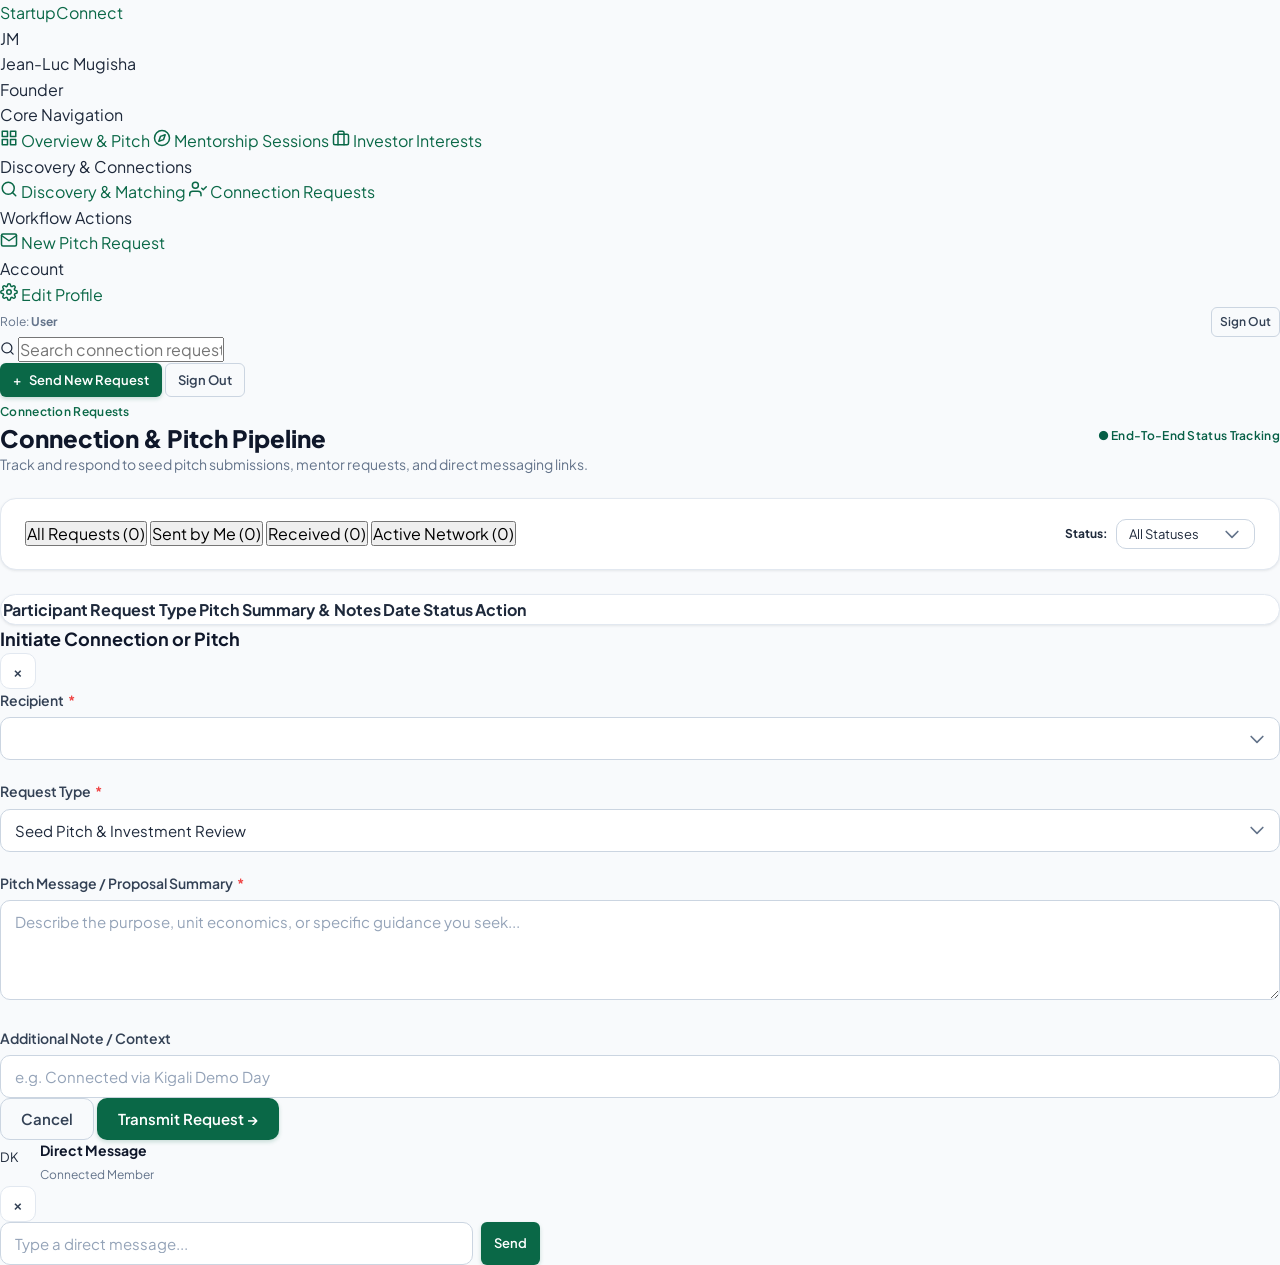
==== connections.html @ ccb3430a "feat(networking): implement multi-role connection request tracking hub" ====
<!DOCTYPE html>
<html lang="en">
<head>
  <meta charset="UTF-8">
  <meta name="viewport" content="width=device-width, initial-scale=1.0">
  <title>Connections Hub | Startup Connect Rwanda</title>
  <link rel="preconnect" href="https://fonts.googleapis.com">
  <link rel="preconnect" href="https://fonts.gstatic.com" crossorigin>
  <link href="https://fonts.googleapis.com/css2?family=Plus+Jakarta+Sans:wght@400;500;600;700;800&display=swap" rel="stylesheet">
  <link rel="stylesheet" href="static/css/style.css">
  <link rel="icon" href="data:image/svg+xml,<svg xmlns='http://www.w3.org/2000/svg' viewBox='0 0 100 100'><circle cx='50' cy='50' r='48' fill='%230a6847'/><text x='50' y='64' font-size='44' font-family='sans-serif' font-weight='bold' fill='white' text-anchor='middle'>SC</text></svg>">
</head>
<body>

  <div class="dashboard-layout">
    <!-- App Sidebar -->
    <aside class="app-sidebar">
      <div class="sidebar-header">
        <a href="index.html" class="brand-logo">
          <div class="brand-text">Startup<span>Connect</span></div>
        </a>
      </div>

      <div class="sidebar-user-card">
        <div class="user-avatar" id="sidebar-avatar">JM</div>
        <div class="user-meta">
          <div class="user-name" id="sidebar-user-name">Jean-Luc Mugisha</div>
          <div class="user-role-badge" id="sidebar-role-label">Founder</div>
        </div>
      </div>

      <nav class="sidebar-nav">
        <div class="nav-section-title">Core Navigation</div>
        <a href="dashboard-founder.html" id="sidebar-dash-link" class="sidebar-item">
          <svg width="18" height="18" viewBox="0 0 24 24" fill="none" stroke="currentColor" stroke-width="2" stroke-linecap="round" stroke-linejoin="round"><rect x="3" y="3" width="7" height="7"></rect><rect x="14" y="3" width="7" height="7"></rect><rect x="14" y="14" width="7" height="7"></rect><rect x="3" y="14" width="7" height="7"></rect></svg> <span id="sidebar-dash-title">Overview & Pitch</span>
        </a>
        <a href="dashboard-founder.html#mentorship-section" id="sidebar-mentorship-link" class="sidebar-item">
          <svg width="18" height="18" viewBox="0 0 24 24" fill="none" stroke="currentColor" stroke-width="2" stroke-linecap="round" stroke-linejoin="round"><circle cx="12" cy="12" r="10"></circle><polygon points="16.24 7.76 14.12 14.12 7.76 16.24 9.88 9.88 16.24 7.76"></polygon></svg> <span id="sidebar-mentorship-text">Mentorship Sessions</span>
        </a>
        <a href="dashboard-founder.html#investment-interests-section" id="sidebar-deals-link" class="sidebar-item">
          <svg width="18" height="18" viewBox="0 0 24 24" fill="none" stroke="currentColor" stroke-width="2" stroke-linecap="round" stroke-linejoin="round"><rect x="2" y="7" width="20" height="14" rx="2" ry="2"></rect><path d="M16 21V5a2 2 0 0 0-2-2h-4a2 2 0 0 0-2 2v16"></path></svg> <span id="sidebar-deals-text">Investor Interests</span>
        </a>

        <div class="nav-section-title" id="sidebar-discovery-title">Discovery & Connections</div>
        <a href="directory.html" class="sidebar-item">
          <svg width="18" height="18" viewBox="0 0 24 24" fill="none" stroke="currentColor" stroke-width="2" stroke-linecap="round" stroke-linejoin="round"><circle cx="11" cy="11" r="8"></circle><line x1="21" y1="21" x2="16.65" y2="16.65"></line></svg> <span id="sidebar-directory-title">Discovery & Matching</span>
        </a>
        <a href="connections.html" class="sidebar-item active">
          <svg width="18" height="18" viewBox="0 0 24 24" fill="none" stroke="currentColor" stroke-width="2" stroke-linecap="round" stroke-linejoin="round"><path d="M16 21v-2a4 4 0 0 0-4-4H5a4 4 0 0 0-4 4v2"></path><circle cx="8.5" cy="7" r="4"></circle><polyline points="17 11 19 13 23 9"></polyline></svg> <span>Connection Requests</span>
        </a>

        <div class="nav-section-title">Workflow Actions</div>
        <a href="#" class="sidebar-item" onclick="openNewRequestModal(); return false;">
          <svg width="18" height="18" viewBox="0 0 24 24" fill="none" stroke="currentColor" stroke-width="2" stroke-linecap="round" stroke-linejoin="round"><path d="M4 4h16c1.1 0 2 .9 2 2v12c0 1.1-.9 2-2 2H4c-1.1 0-2-.9-2-2V6c0-1.1.9-2 2-2z"></path><polyline points="22,6 12,13 2,6"></polyline></svg> New Pitch Request
        </a>

        <div class="nav-section-title">Account</div>
        <a href="dashboard-founder.html" id="sidebar-account-link" class="sidebar-item">
          <svg width="18" height="18" viewBox="0 0 24 24" fill="none" stroke="currentColor" stroke-width="2" stroke-linecap="round" stroke-linejoin="round"><circle cx="12" cy="12" r="3"></circle><path d="M19.4 15a1.65 1.65 0 0 0 .33 1.82l.06.06a2 2 0 0 1 0 2.83 2 2 0 0 1-2.83 0l-.06-.06a1.65 1.65 0 0 0-1.82-.33 1.65 1.65 0 0 0-1 1.51V21a2 2 0 0 1-2 2 2 2 0 0 1-2-2v-.09A1.65 1.65 0 0 0 9 19.4a1.65 1.65 0 0 0-1.82.33l-.06.06a2 2 0 0 1-2.83 0 2 2 0 0 1 0-2.83l.06-.06a1.65 1.65 0 0 0 .33-1.82 1.65 1.65 0 0 0-1.51-1H3a2 2 0 0 1-2-2 2 2 0 0 1 2-2h.09A1.65 1.65 0 0 0 4.6 9a1.65 1.65 0 0 0-.33-1.82l-.06-.06a2 2 0 0 1 0-2.83 2 2 0 0 1 2.83 0l.06.06a1.65 1.65 0 0 0 1.82.33H9a1.65 1.65 0 0 0 1-1.51V3a2 2 0 0 1 2-2 2 2 0 0 1 2 2v.09a1.65 1.65 0 0 0 1 1.51 1.65 1.65 0 0 0 1.82-.33l.06-.06a2 2 0 0 1 2.83 0 2 2 0 0 1 0 2.83l-.06.06a1.65 1.65 0 0 0-.33 1.82V9a1.65 1.65 0 0 0 1.51 1H21a2 2 0 0 1 2 2 2 2 0 0 1-2 2h-.09a1.65 1.65 0 0 0-1.51 1z"></path></svg> <span>Edit Profile</span>
        </a>
      </nav>

      <div class="sidebar-footer">
        <div class="flex items-center justify-between">
          <div class="text-xs text-muted">Role: <strong id="sidebar-role-label">User</strong></div>
          <button onclick="window.app.logout()" class="btn btn-outline btn-sm" style="font-size: 0.75rem; padding: 0.25rem 0.5rem;">Sign Out</button>
        </div>
      </div>
    </aside>

    <!-- Main Content Area -->
    <main class="app-main">
      <header class="app-header">
        <div class="flex items-center gap-4">
          <button id="mobile-menu-toggle" class="btn btn-icon btn-light" style="display: none;"><svg width="18" height="18" viewBox="0 0 24 24" fill="none" stroke="currentColor" stroke-width="2" stroke-linecap="round" stroke-linejoin="round"><line x1="3" y1="12" x2="21" y2="12"></line><line x1="3" y1="6" x2="21" y2="6"></line><line x1="3" y1="18" x2="21" y2="18"></line></svg></button>
          <div class="header-search">
            <span class="search-icon"><svg width="15" height="15" viewBox="0 0 24 24" fill="none" stroke="currentColor" stroke-width="2" stroke-linecap="round" stroke-linejoin="round"><circle cx="11" cy="11" r="8"></circle><line x1="21" y1="21" x2="16.65" y2="16.65"></line></svg></span>
            <input type="text" id="requests-search-input" placeholder="Search connection requests by name or note...">
          </div>
        </div>

        <div class="header-actions">
          <button class="btn btn-primary btn-sm" onclick="openNewRequestModal()">
            <span>+</span> Send New Request
          </button>
          <button onclick="window.app.logout()" class="btn btn-outline btn-sm">Sign Out</button>
        </div>
      </header>

      <div class="app-content">
        <!-- Top Title -->
        <div class="flex items-center justify-between mb-6 flex-wrap gap-4">
          <div>
            <span class="badge badge-primary mb-1">Connection Requests</span>
            <h1 class="text-2xl font-extrabold text-slate-900">Connection & Pitch Pipeline</h1>
            <p class="text-sm text-muted">Track and respond to seed pitch submissions, mentor requests, and direct messaging links.</p>
          </div>
          <div class="flex gap-2">
            <span class="badge badge-success">● End-to-End Status Tracking</span>
          </div>
        </div>

        <!-- Filter Tabs -->
        <div class="card mb-6">
          <div class="card-body" style="padding: 1.25rem 1.5rem;">
            <div class="flex items-center justify-between flex-wrap gap-4">
              <!-- Direction Tabs -->
              <div class="nav-tabs" style="margin-bottom: 0; border-bottom: none;">
                <button class="tab-btn active" data-tab="all">All Requests (<span id="count-all">0</span>)</button>
                <button class="tab-btn" data-tab="sent">Sent by Me (<span id="count-sent">0</span>)</button>
                <button class="tab-btn" data-tab="received">Received (<span id="count-received">0</span>)</button>
                <button class="tab-btn" data-tab="accepted">Active Network (<span id="count-accepted">0</span>)</button>
              </div>

              <!-- Status Dropdown Filter -->
              <div class="flex items-center gap-2">
                <span class="text-xs font-bold text-slate-500 uppercase">Status:</span>
                <select id="status-filter-select" class="form-control form-select" style="padding: 0.35rem 2rem 0.35rem 0.75rem; font-size: 0.8125rem; width: auto;">
                  <option value="All">All Statuses</option>
                  <option value="Pending">Pending Only</option>
                  <option value="Accepted">Accepted Only</option>
                  <option value="Declined">Declined Only</option>
                </select>
              </div>
            </div>
          </div>
        </div>

        <!-- Requests Cards & Table Container -->
        <div class="card">
          <div class="card-body" style="padding: 0;">
            <table class="connection-table">
              <thead>
                <tr>
                  <th>Participant</th>
                  <th>Request Type</th>
                  <th>Pitch Summary & Notes</th>
                  <th>Date</th>
                  <th>Status</th>
                  <th style="text-align: right;">Action</th>
                </tr>
              </thead>
              <tbody id="connections-table-body">
                <!-- Rendered dynamically via JS -->
              </tbody>
            </table>
          </div>
        </div>

      </div>
    </main>
  </div>

  <!-- Send Request Modal -->
  <div class="modal-backdrop" id="new-req-modal">
    <div class="modal-box">
      <div class="modal-header">
        <h3 class="text-lg font-bold text-slate-900">Initiate Connection or Pitch</h3>
        <button class="btn btn-icon btn-light" onclick="window.app.closeModal('new-req-modal')">&times;</button>
      </div>
      <form id="new-connection-form">
        <div class="modal-body">
          <div class="form-group">
            <label class="form-label">Recipient <span class="required">*</span></label>
            <select id="new-recipient-select" class="form-control form-select" required>
              <!-- Populated by JS -->
            </select>
          </div>

          <div class="form-group">
            <label class="form-label">Request Type <span class="required">*</span></label>
            <select id="new-type-select" class="form-control form-select">
              <option value="Seed Pitch & Investment Review">Seed Pitch & Investment Review</option>
              <option value="Strategic Advisory & Mentorship">Strategic Advisory & Mentorship</option>
              <option value="Commercial Pilot / Integration">Commercial Pilot / Integration</option>
              <option value="Ecosystem Networking">Ecosystem Networking</option>
            </select>
          </div>

          <div class="form-group">
            <label class="form-label">Pitch Message / Proposal Summary <span class="required">*</span></label>
            <textarea id="new-summary-text" class="form-control" rows="4" placeholder="Describe the purpose, unit economics, or specific guidance you seek..." required></textarea>
          </div>

          <div class="form-group" style="margin-bottom: 0;">
            <label class="form-label">Additional Note / Context</label>
            <input type="text" id="new-note-text" class="form-control" placeholder="e.g. Connected via Kigali Demo Day">
          </div>
        </div>
        <div class="modal-footer">
          <button type="button" class="btn btn-outline" onclick="window.app.closeModal('new-req-modal')">Cancel</button>
          <button type="submit" class="btn btn-primary">Transmit Request &rarr;</button>
        </div>
      </form>
    </div>
  </div>

  <!-- Direct Messaging Modal (SRS Use Case: Exchange direct messages) -->
  <div class="modal-backdrop" id="direct-message-modal">
    <div class="modal-box" style="max-width: 540px;">
      <div class="modal-header">
        <div class="flex items-center gap-2">
          <div class="user-avatar" id="dm-recipient-avatar" style="width: 2rem; height: 2rem; font-size: 0.8rem;">DK</div>
          <div>
            <h3 class="text-sm font-bold text-slate-900" id="dm-recipient-name">Direct Message</h3>
            <span class="text-xs text-muted" id="dm-recipient-role">Connected Member</span>
          </div>
        </div>
        <button class="btn btn-icon btn-light" onclick="window.app.closeModal('direct-message-modal')">&times;</button>
      </div>
      <div class="modal-body">
        <div class="chat-container" id="dm-messages-container">
          <!-- Populated by JS -->
        </div>

        <form id="dm-send-form" class="flex gap-2 mt-3">
          <input type="hidden" id="dm-recipient-id">
          <input type="text" id="dm-input-text" class="form-control" placeholder="Type a direct message..." required autocomplete="off">
          <button type="submit" class="btn btn-primary btn-sm">Send</button>
        </form>
      </div>
    </div>
  </div>

  <script src="static/js/data.js"></script>
  <script src="static/js/app.js"></script>
  <script>
    let activeTab = "all";
    let activeStatus = "All";

    function openNewRequestModal() {
      const select = document.getElementById("new-recipient-select");
      select.innerHTML = "";

      const options = [
        ...window.app.state.investors.map(i => ({ id: i.id, name: `${i.name} (${i.firm})`, role: "Investor" })),
        ...window.app.state.mentors.map(m => ({ id: m.id, name: `${m.name} (Mentor)`, role: "Mentor" })),
        ...window.app.state.startups.map(s => ({ id: s.founderId, name: `${s.founderName} (${s.name})`, role: "Founder" }))
      ];

      options.forEach(o => {
        const opt = document.createElement("option");
        opt.value = o.id;
        opt.textContent = `${o.name} - [${o.role}]`;
        opt.dataset.name = o.name;
        opt.dataset.role = o.role;
        select.appendChild(opt);
      });

      window.app.openModal("new-req-modal");
    }

    function openDirectMessageModal(recipientId, recipientName, recipientRole) {
      document.getElementById("dm-recipient-id").value = recipientId;
      document.getElementById("dm-recipient-name").textContent = recipientName;
      document.getElementById("dm-recipient-role").textContent = recipientRole;
      document.getElementById("dm-recipient-avatar").textContent = recipientName.substring(0, 2).toUpperCase();

      renderChatThread(recipientId);
      window.app.openModal("direct-message-modal");
    }

    function renderChatThread(recipientId) {
      const box = document.getElementById("dm-messages-container");
      const user = window.app.currentUser;
      const thread = window.app.getDirectMessagesThread(user.id, recipientId);

      if (thread.length === 0) {
        box.innerHTML = `<div class="p-4 text-center text-xs text-muted">No message history yet with this contact. Say hello!</div>`;
        return;
      }

      box.innerHTML = thread.map(m => {
        const isMine = m.senderId === user.id;
        return `
          <div class="chat-bubble ${isMine ? 'sent' : 'received'}">
            <div>${m.text}</div>
            <div class="meta">${m.timestamp}</div>
          </div>
        `;
      }).join("");

      box.scrollTop = box.scrollHeight;
    }

    document.addEventListener("DOMContentLoaded", () => {
      if (!window.app.requireAuth()) return;
      const user = window.app.currentUser;
      const avatarEl = document.getElementById("sidebar-avatar");
      const nameEl = document.getElementById("sidebar-user-name");
      const roleEl = document.getElementById("sidebar-role-label");
      const dashLink = document.getElementById("sidebar-dash-link");

      if (avatarEl) avatarEl.textContent = user.avatar || "JM";
      if (nameEl) nameEl.textContent = user.name;
      if (roleEl) roleEl.textContent = user.role.toUpperCase();
      if (dashLink) dashLink.href = `dashboard-${user.role}.html`;
      window.app.renderSidebarNav("connections");

      const tbody = document.getElementById("connections-table-body");
      const tabBtns = document.querySelectorAll(".tab-btn");
      const statusSelect = document.getElementById("status-filter-select");
      const searchInput = document.getElementById("requests-search-input");

      function renderConnections() {
        if (!tbody) return;
        const q = searchInput ? searchInput.value.toLowerCase().trim() : "";
        const allConns = window.app.state.connections.filter(c => c.senderId === user.id || c.recipientId === user.id);

        const sentCount = allConns.filter(c => c.senderId === user.id).length;
        const receivedCount = allConns.filter(c => c.recipientId === user.id).length;
        const acceptedCount = allConns.filter(c => c.status === "Accepted").length;

        document.getElementById("count-all").textContent = allConns.length;
        document.getElementById("count-sent").textContent = sentCount;
        document.getElementById("count-received").textContent = receivedCount;
        document.getElementById("count-accepted").textContent = acceptedCount;

        let filtered = allConns.filter(c => {
          if (activeTab === "sent") return c.senderId === user.id;
          if (activeTab === "received") return c.recipientId === user.id;
          if (activeTab === "accepted") return c.status === "Accepted";
          return true;
        });

        if (activeStatus !== "All") {
          filtered = filtered.filter(c => c.status === activeStatus);
        }

        if (q) {
          filtered = filtered.filter(c => 
            c.senderName.toLowerCase().includes(q) ||
            c.recipientName.toLowerCase().includes(q) ||
            c.pitchSummary.toLowerCase().includes(q) ||
            c.type.toLowerCase().includes(q)
          );
        }

        if (filtered.length === 0) {
          tbody.innerHTML = `
            <tr>
              <td colspan="6" class="text-center p-8 text-muted">
                <div style="margin-bottom: 0.5rem; display: flex; justify-content: center; color: var(--slate-400);"><svg width="22" height="22" viewBox="0 0 24 24" fill="none" stroke="currentColor" stroke-width="2" stroke-linecap="round" stroke-linejoin="round"><polyline points="22 12 16 12 14 15 10 15 8 12 2 12"></polyline><path d="M5.45 5.11L2 12v6a2 2 0 0 0 2 2h16a2 2 0 0 0 2-2v-6l-3.45-6.89A2 2 0 0 0 16.76 4H7.24a2 2 0 0 0-1.79 1.11z"></path></svg></div>
                <div class="font-bold text-slate-800">${allConns.length === 0 ? 'No connection requests yet' : 'No connection requests match this filter'}</div>
                <div class="text-xs">${allConns.length === 0 ? 'Start discovering startups, mentors, or investors from the directory to build your network.' : 'Adjust your tab selection or search keyword.'}</div>
              </td>
            </tr>
          `;
          return;
        }

        tbody.innerHTML = filtered.map(c => {
          let badgeClass = "badge-warning";
          if (c.status === "Accepted") badgeClass = "badge-success";
          if (c.status === "Declined") badgeClass = "badge-danger";

          const isOutgoing = c.senderId === user.id;
          const isPending = c.status === "Pending";
          const otherId = isOutgoing ? c.recipientId : c.senderId;
          const otherName = isOutgoing ? c.recipientName : c.senderName;
          const otherRole = isOutgoing ? c.recipientRole : c.senderRole;

          return `
            <tr>
              <td>
                <div class="flex items-center gap-2">
                  <div class="font-bold text-slate-900">${otherName}</div>
                  <span class="badge ${isOutgoing ? 'badge-primary' : 'badge-slate'}" style="font-size: 0.65rem;">
                    ${isOutgoing ? 'To: ' + c.recipientRole : 'From: ' + c.senderRole}
                  </span>
                </div>
                <div class="text-xs text-muted mt-0.5">${c.notes || 'Network link'}</div>
              </td>
              <td>
                <span class="font-semibold text-xs text-slate-800">${c.type}</span>
              </td>
              <td>
                <p class="text-xs text-slate-600" style="max-width: 320px; line-height: 1.4;">
                  "${c.pitchSummary}"
                </p>
              </td>
              <td class="text-xs text-muted">${c.dateSent}</td>
              <td>
                <span class="badge ${badgeClass}">${c.status}</span>
              </td>
              <td style="text-align: right;">
                ${(!isOutgoing && isPending) ? `
                  <div class="flex justify-end gap-1">
                    <button class="btn btn-outline btn-sm" onclick="handleAction('${c.id}', 'Declined')">Decline</button>
                    <button class="btn btn-primary btn-sm" onclick="handleAction('${c.id}', 'Accepted')">Accept</button>
                  </div>
                ` : (c.status === 'Accepted' ? `
                  <div class="flex justify-end gap-1">
                    <button class="btn btn-light btn-sm" onclick="openDirectMessageModal('${otherId}', '${otherName.replace(/'/g, "\\'")}', '${otherRole}')">
                      Message
                    </button>
                    <button class="btn btn-outline btn-sm" onclick="alert('Session scheduling link generated for ${otherName}.');">
                      Schedule
                    </button>
                  </div>
                ` : `
                  <span class="text-xs text-muted">${c.status}</span>
                `)}
              </td>
            </tr>
          `;
        }).join("");
      }

      window.handleAction = function(reqId, status) {
        window.app.updateConnectionStatus(reqId, status);
        renderConnections();
      };

      tabBtns.forEach(btn => {
        btn.addEventListener("click", () => {
          tabBtns.forEach(b => b.classList.remove("active"));
          btn.classList.add("active");
          activeTab = btn.dataset.tab;
          renderConnections();
        });
      });

      if (statusSelect) {
        statusSelect.addEventListener("change", (e) => {
          activeStatus = e.target.value;
          renderConnections();
        });
      }

      if (searchInput) {
        searchInput.addEventListener("input", () => renderConnections());
      }

      const form = document.getElementById("new-connection-form");
      if (form) {
        form.addEventListener("submit", (e) => {
          e.preventDefault();
          const select = document.getElementById("new-recipient-select");
          const opt = select.options[select.selectedIndex];

          window.app.sendConnectionRequest({
            recipientId: select.value,
            recipientName: opt.dataset.name,
            recipientRole: opt.dataset.role,
            type: document.getElementById("new-type-select").value,
            pitchSummary: document.getElementById("new-summary-text").value,
            notes: document.getElementById("new-note-text").value || "Custom pitch proposal"
          });

          window.app.closeModal("new-req-modal");
          renderConnections();
        });
      }

      const dmForm = document.getElementById("dm-send-form");
      if (dmForm) {
        dmForm.addEventListener("submit", (e) => {
          e.preventDefault();
          const recipientId = document.getElementById("dm-recipient-id").value;
          const input = document.getElementById("dm-input-text");
          const text = input.value;
          if (text) {
            window.app.sendDirectMessage(recipientId, text);
            input.value = "";
            renderChatThread(recipientId);
          }
        });
      }

      renderConnections();
    });
  </script>
</body>
</html>
---- static/css/style.css ----
/* ==========================================================================
   Startup Connect Rwanda - Modern Design System
   Professional Startup Incubator & Accelerator Aesthetic
   ========================================================================== */

:root {
  /* Brand Palette - Inspired by Rwanda's Innovation & Green Economy */
  --primary: #0a6847;
  --primary-hover: #085238;
  --primary-light: #e8f5e9;
  --primary-subtle: rgba(10, 104, 71, 0.08);

  --secondary: #0284c7;
  --secondary-hover: #0369a1;
  --secondary-light: #e0f2fe;

  --accent-gold: #f59e0b;
  --accent-gold-light: #fef3c7;
  --rwanda-blue: #00a3e0;
  --rwanda-yellow: #fad201;
  --rwanda-green: #20603d;

  /* Neutral Spectrum */
  --slate-900: #0f172a;
  --slate-800: #1e293b;
  --slate-700: #334155;
  --slate-600: #475569;
  --slate-500: #64748b;
  --slate-400: #94a3b8;
  --slate-300: #cbd5e1;
  --slate-200: #e2e8f0;
  --slate-100: #f1f5f9;
  --slate-50: #f8fafc;
  --white: #ffffff;

  /* Status Tokens */
  --success: #10b981;
  --success-bg: #d1fae5;
  --warning: #f59e0b;
  --warning-bg: #fef3c7;
  --danger: #ef4444;
  --danger-bg: #fee2e2;
  --info: #3b82f6;
  --info-bg: #dbeafe;

  /* Typography */
  --font-sans: 'Plus Jakarta Sans', 'Inter', -apple-system, BlinkMacSystemFont, 'Segoe UI', Roboto, sans-serif;
  --font-mono: ui-monospace, SFMono-Regular, Menlo, Monaco, Consolas, monospace;

  /* Elevations */
  --shadow-xs: 0 1px 2px 0 rgba(0, 0, 0, 0.05);
  --shadow-sm: 0 1px 3px 0 rgba(15, 23, 42, 0.08), 0 1px 2px -1px rgba(15, 23, 42, 0.04);
  --shadow-md: 0 4px 6px -1px rgba(15, 23, 42, 0.08), 0 2px 4px -2px rgba(15, 23, 42, 0.06);
  --shadow-lg: 0 10px 15px -3px rgba(15, 23, 42, 0.08), 0 4px 6px -4px rgba(15, 23, 42, 0.04);
  --shadow-xl: 0 20px 25px -5px rgba(15, 23, 42, 0.1), 0 8px 10px -6px rgba(15, 23, 42, 0.05);
  --shadow-glass: 0 8px 32px 0 rgba(15, 23, 42, 0.08);

  /* Borders & Radius */
  --radius-sm: 6px;
  --radius-md: 10px;
  --radius-lg: 16px;
  --radius-xl: 24px;
  --radius-full: 9999px;

  /* Transitions */
  --transition-fast: 150ms cubic-bezier(0.4, 0, 0.2, 1);
  --transition-normal: 250ms cubic-bezier(0.4, 0, 0.2, 1);
  --transition-bounce: 350ms cubic-bezier(0.34, 1.56, 0.64, 1);
}

/* Base Resets */
*, *::before, *::after {
  box-sizing: border-box;
  margin: 0;
  padding: 0;
}

html {
  font-size: 16px;
  scroll-behavior: smooth;
  -webkit-font-smoothing: antialiased;
  -moz-osx-font-smoothing: grayscale;
}

body {
  font-family: var(--font-sans);
  background-color: var(--slate-50);
  color: var(--slate-800);
  line-height: 1.6;
  min-height: 100vh;
  display: flex;
  flex-direction: column;
}

img {
  max-width: 100%;
  height: auto;
  display: block;
}

a {
  color: var(--primary);
  text-decoration: none;
  transition: color var(--transition-fast);
}

a:hover {
  color: var(--primary-hover);
}

button, input, select, textarea {
  font-family: inherit;
  font-size: inherit;
}

/* ==========================================================================
   Layout & Container Utilities
   ========================================================================== */
.container {
  width: 100%;
  max-width: 1240px;
  margin-left: auto;
  margin-right: auto;
  padding-left: 1.5rem;
  padding-right: 1.5rem;
}

.container-fluid {
  width: 100%;
  padding-left: 1.5rem;
  padding-right: 1.5rem;
}

/* Grid & Flex Utilities */
.flex { display: flex; }
.flex-col { display: flex; flex-direction: column; }
.items-center { align-items: center; }
.items-start { align-items: flex-start; }
.justify-between { justify-content: space-between; }
.justify-center { justify-content: center; }
.justify-end { justify-content: flex-end; }
.flex-wrap { flex-wrap: wrap; }
.gap-1 { gap: 0.25rem; }
.gap-2 { gap: 0.5rem; }
.gap-3 { gap: 0.75rem; }
.gap-4 { gap: 1rem; }
.gap-6 { gap: 1.5rem; }
.gap-8 { gap: 2rem; }
.flex-1 { flex: 1; }

.grid { display: grid; }
.grid-cols-1 { grid-template-columns: repeat(1, minmax(0, 1fr)); }
.grid-cols-2 { grid-template-columns: repeat(2, minmax(0, 1fr)); }
.grid-cols-3 { grid-template-columns: repeat(3, minmax(0, 1fr)); }
.grid-cols-4 { grid-template-columns: repeat(4, minmax(0, 1fr)); }

@media (max-width: 1024px) {
  .grid-cols-4 { grid-template-columns: repeat(2, minmax(0, 1fr)); }
  .grid-cols-3 { grid-template-columns: repeat(2, minmax(0, 1fr)); }
}

@media (max-width: 768px) {
  .grid-cols-4, .grid-cols-3, .grid-cols-2 { grid-template-columns: 1fr; }
}

/* Spacing */
.mt-1 { margin-top: 0.25rem; }
.mt-2 { margin-top: 0.5rem; }
.mt-4 { margin-top: 1rem; }
.mt-6 { margin-top: 1.5rem; }
.mt-8 { margin-top: 2rem; }
.mb-2 { margin-bottom: 0.5rem; }
.mb-4 { margin-bottom: 1rem; }
.mb-6 { margin-bottom: 1.5rem; }
.mb-8 { margin-bottom: 2rem; }
.p-4 { padding: 1rem; }
.p-6 { padding: 1.5rem; }
.p-8 { padding: 2rem; }

/* Text Utilities */
.text-center { text-align: center; }
.text-left { text-align: left; }
.text-right { text-align: right; }
.text-xs { font-size: 0.75rem; line-height: 1rem; }
.text-sm { font-size: 0.875rem; line-height: 1.25rem; }
.text-base { font-size: 1rem; line-height: 1.5rem; }
.text-lg { font-size: 1.125rem; line-height: 1.75rem; }
.text-xl { font-size: 1.25rem; line-height: 1.75rem; }
.text-2xl { font-size: 1.5rem; line-height: 2rem; }
.text-3xl { font-size: 1.875rem; line-height: 2.25rem; }
.text-4xl { font-size: 2.25rem; line-height: 2.5rem; }
.font-normal { font-weight: 400; }
.font-medium { font-weight: 500; }
.font-semibold { font-weight: 600; }
.font-bold { font-weight: 700; }
.font-extrabold { font-weight: 800; }

.text-muted { color: var(--slate-500); }
.text-slate-600 { color: var(--slate-600); }
.text-slate-700 { color: var(--slate-700); }
.text-slate-900 { color: var(--slate-900); }
.text-primary { color: var(--primary); }
.text-success { color: var(--success); }
.text-warning { color: var(--warning); }
.text-danger { color: var(--danger); }

/* ==========================================================================
   UI Components: Buttons
   ========================================================================== */
.btn {
  display: inline-flex;
  align-items: center;
  justify-content: center;
  gap: 0.5rem;
  font-weight: 600;
  font-size: 0.9375rem;
  padding: 0.625rem 1.25rem;
  border-radius: var(--radius-md);
  border: 1px solid transparent;
  cursor: pointer;
  transition: all var(--transition-fast);
  white-space: nowrap;
  line-height: 1.25rem;
}

.btn:active {
  transform: translateY(1px);
}

.btn-primary {
  background-color: var(--primary);
  color: var(--white);
  box-shadow: 0 2px 4px rgba(10, 104, 71, 0.2);
}
.btn-primary:hover {
  background-color: var(--primary-hover);
  color: var(--white);
  box-shadow: 0 4px 8px rgba(10, 104, 71, 0.3);
}

.btn-secondary {
  background-color: var(--secondary);
  color: var(--white);
}
.btn-secondary:hover {
  background-color: var(--secondary-hover);
  color: var(--white);
}

.btn-outline {
  background-color: transparent;
  border-color: var(--slate-300);
  color: var(--slate-700);
}
.btn-outline:hover {
  background-color: var(--slate-100);
  border-color: var(--slate-400);
  color: var(--slate-900);
}

.btn-outline-primary {
  background-color: transparent;
  border-color: var(--primary);
  color: var(--primary);
}
.btn-outline-primary:hover {
  background-color: var(--primary-light);
  color: var(--primary-hover);
}

.btn-light {
  background-color: var(--white);
  border-color: var(--slate-200);
  color: var(--slate-700);
}
.btn-light:hover {
  background-color: var(--slate-50);
  color: var(--slate-900);
  border-color: var(--slate-300);
}

.btn-danger {
  background-color: var(--danger);
  color: var(--white);
}
.btn-danger:hover {
  background-color: #dc2626;
  color: var(--white);
}

.btn-sm {
  padding: 0.375rem 0.75rem;
  font-size: 0.8125rem;
  border-radius: var(--radius-sm);
}

.btn-lg {
  padding: 0.875rem 1.75rem;
  font-size: 1.0625rem;
  border-radius: var(--radius-lg);
}

.btn-block {
  width: 100%;
}

.btn-icon {
  width: 2.25rem;
  height: 2.25rem;
  padding: 0;
  display: inline-flex;
  align-items: center;
  justify-content: center;
  border-radius: var(--radius-md);
}

/* ==========================================================================
   UI Components: Badges & Tags
   ========================================================================== */
.badge {
  display: inline-flex;
  align-items: center;
  gap: 0.375rem;
  font-size: 0.75rem;
  font-weight: 600;
  padding: 0;
  background-color: transparent !important;
  background: transparent !important;
  border: none !important;
  box-shadow: none !important;
  border-radius: 0;
  text-transform: capitalize;
  letter-spacing: 0.025em;
}

.badge-primary { background-color: transparent !important; background: transparent !important; color: var(--primary); }
.badge-secondary { background-color: transparent !important; background: transparent !important; color: var(--secondary); }
.badge-success { background-color: transparent !important; background: transparent !important; color: #065f46; }
.badge-warning { background-color: transparent !important; background: transparent !important; color: #92400e; }
.badge-danger { background-color: transparent !important; background: transparent !important; color: #991b1b; }
.badge-info { background-color: transparent !important; background: transparent !important; color: #1e40af; }
.badge-slate { background-color: transparent !important; background: transparent !important; color: var(--slate-700); }

.badge-dot::before {
  content: '';
  width: 6px;
  height: 6px;
  border-radius: 50%;
  background-color: currentColor;
}

/* Sector & Stage Pills */
.tag {
  display: inline-flex;
  align-items: center;
  font-size: 0.75rem;
  font-weight: 600;
  padding: 0;
  border-radius: 0;
  background-color: transparent !important;
  background: transparent !important;
  color: var(--slate-600);
  border: none !important;
}

/* ==========================================================================
   UI Components: Cards & Panels
   ========================================================================== */
.card {
  background-color: var(--white);
  border-radius: var(--radius-lg);
  border: 1px solid var(--slate-200);
  box-shadow: var(--shadow-sm);
  transition: transform var(--transition-normal), box-shadow var(--transition-normal);
  overflow: hidden;
}

.card-hover:hover {
  transform: translateY(-3px);
  box-shadow: var(--shadow-lg);
  border-color: var(--slate-300);
}

.card-header {
  padding: 1.35rem 1.75rem;
  border-bottom: 1px solid var(--slate-100);
  display: flex;
  align-items: center;
  justify-content: space-between;
}

.card-body {
  padding: 1.75rem 2rem;
}

.card-footer {
  padding: 1rem 1.5rem;
  background-color: var(--slate-50);
  border-top: 1px solid var(--slate-100);
}

/* Stat Card */
.stat-card {
  background: var(--white);
  border-radius: var(--radius-lg);
  padding: 1.25rem 1.5rem;
  border: 1px solid var(--slate-200);
  box-shadow: var(--shadow-sm);
  display: flex;
  flex-direction: column;
  justify-content: center;
  gap: 0.25rem;
  position: relative;
  overflow: hidden;
  transition: transform var(--transition-fast), box-shadow var(--transition-fast), border-color var(--transition-fast);
}

.stat-card:hover {
  transform: translateY(-2px);
  box-shadow: var(--shadow-md);
  border-color: var(--slate-300);
}

.stat-icon {
  width: 3.25rem;
  height: 3.25rem;
  border-radius: var(--radius-lg);
  display: flex;
  align-items: center;
  justify-content: center;
  font-size: 1.5rem;
  flex-shrink: 0;
}

.stat-icon.green { background-color: var(--primary-light); color: var(--primary); }
.stat-icon.blue { background-color: var(--secondary-light); color: var(--secondary); }
.stat-icon.gold { background-color: var(--accent-gold-light); color: var(--accent-gold); }
.stat-icon.purple { background-color: #f3e8ff; color: #7e22ce; }

.stat-val {
  font-size: 1.75rem;
  font-weight: 800;
  color: var(--slate-900);
  line-height: 1.2;
}

.stat-label {
  font-size: 0.875rem;
  color: var(--slate-500);
  font-weight: 500;
}

/* ==========================================================================
   UI Components: Form Elements
   ========================================================================== */
.form-group {
  margin-bottom: 1.25rem;
}

.form-label {
  display: block;
  font-size: 0.875rem;
  font-weight: 600;
  color: var(--slate-700);
  margin-bottom: 0.375rem;
}

.form-label .required {
  color: var(--danger);
  margin-left: 2px;
}

.form-control {
  width: 100%;
  padding: 0.6875rem 0.875rem;
  font-size: 0.9375rem;
  border: 1px solid var(--slate-300);
  border-radius: var(--radius-md);
  background-color: var(--white);
  color: var(--slate-800);
  transition: border-color var(--transition-fast), box-shadow var(--transition-fast);
}

.form-control:focus {
  outline: none;
  border-color: var(--primary);
  box-shadow: 0 0 0 3px rgba(10, 104, 71, 0.15);
}

.form-control::placeholder {
  color: var(--slate-400);
}

textarea.form-control {
  min-height: 100px;
  resize: vertical;
}

.form-select {
  appearance: none;
  background-image: url("data:image/svg+xml,%3Csvg xmlns='http://www.w3.org/2000/svg' fill='none' viewBox='0 0 24 24' stroke='%2364748b'%3E%3Cpath stroke-linecap='round' stroke-linejoin='round' stroke-width='2' d='M19 9l-7 7-7-7'%3E%3C/path%3E%3C/svg%3E");
  background-repeat: no-repeat;
  background-position: right 0.75rem center;
  background-size: 1.25rem;
  padding-right: 2.5rem;
}

.form-hint {
  font-size: 0.75rem;
  color: var(--slate-500);
  margin-top: 0.25rem;
}

/* Role Selector Cards */
.role-picker {
  display: grid;
  grid-template-columns: repeat(3, 1fr);
  gap: 1rem;
  margin-bottom: 1.5rem;
}

@media (max-width: 768px) {
  .role-picker { grid-template-columns: 1fr; }
}

.role-card {
  border: 2px solid var(--slate-200);
  border-radius: var(--radius-lg);
  padding: 1.25rem 1rem;
  text-align: center;
  cursor: pointer;
  background: var(--white);
  transition: all var(--transition-normal);
  display: flex;
  flex-direction: column;
  align-items: center;
  position: relative;
}

/* Hover highlights for role-specific cards */
.role-card[data-role="founder"]:hover {
  border-color: var(--primary);
  background: linear-gradient(180deg, rgba(10, 104, 71, 0.05) 0%, var(--white) 100%);
  transform: translateY(-4px);
  box-shadow: 0 12px 24px -4px rgba(10, 104, 71, 0.2);
}
.role-card[data-role="founder"]:hover .role-card-icon {
  background: var(--primary);
  color: var(--white);
  border-color: var(--primary);
  transform: scale(1.08);
}

.role-card[data-role="mentor"]:hover {
  border-color: var(--secondary);
  background: linear-gradient(180deg, rgba(2, 132, 199, 0.05) 0%, var(--white) 100%);
  transform: translateY(-4px);
  box-shadow: 0 12px 24px -4px rgba(2, 132, 199, 0.25);
}
.role-card[data-role="mentor"]:hover .role-card-icon {
  background: var(--secondary);
  color: var(--white);
  border-color: var(--secondary);
  transform: scale(1.08);
}

.role-card[data-role="investor"]:hover {
  border-color: var(--accent-gold);
  background: linear-gradient(180deg, rgba(245, 158, 11, 0.05) 0%, var(--white) 100%);
  transform: translateY(-4px);
  box-shadow: 0 12px 24px -4px rgba(245, 158, 11, 0.25);
}
.role-card[data-role="investor"]:hover .role-card-icon {
  background: var(--slate-900);
  color: var(--accent-gold);
  border-color: var(--slate-900);
  transform: scale(1.08);
}

/* Active states */
.role-card[data-role="founder"].active {
  border-color: var(--primary);
  background-color: var(--primary-light);
  box-shadow: 0 0 0 2px var(--primary);
}
.role-card[data-role="founder"].active .role-card-icon {
  background: var(--primary);
  color: var(--white);
}

.role-card[data-role="mentor"].active {
  border-color: var(--secondary);
  background-color: var(--secondary-light);
  box-shadow: 0 0 0 2px var(--secondary);
}
.role-card[data-role="mentor"].active .role-card-icon {
  background: var(--secondary);
  color: var(--white);
}

.role-card[data-role="investor"].active {
  border-color: var(--slate-900);
  background-color: var(--slate-100);
  box-shadow: 0 0 0 2px var(--slate-900);
}
.role-card[data-role="investor"].active .role-card-icon {
  background: var(--slate-900);
  color: var(--white);
}

.role-card-icon {
  width: 3rem;
  height: 3rem;
  border-radius: 50%;
  background: var(--white);
  border: 1px solid var(--slate-200);
  display: flex;
  align-items: center;
  justify-content: center;
  font-size: 1.5rem;
  margin-bottom: 0.75rem;
  color: var(--primary);
  transition: all var(--transition-fast);
}

.role-card-title {
  font-weight: 700;
  font-size: 1rem;
  color: var(--slate-900);
  margin-bottom: 0.25rem;
}

.role-card-desc {
  font-size: 0.78rem;
  color: var(--slate-500);
  line-height: 1.35;
}

/* ==========================================================================
   Interactive Role Showcase Cards (For Landing Page)
   Hover highlights for Founders, Mentors, Investors
   ========================================================================== */
.role-showcase-card {
  background-color: var(--white);
  border: 1.5px solid var(--slate-200);
  border-radius: var(--radius-lg);
  padding: 1.75rem;
  box-shadow: var(--shadow-sm);
  display: flex;
  flex-direction: column;
  height: 100%;
  cursor: pointer;
  position: relative;
  overflow: hidden;
  transition: transform var(--transition-normal), box-shadow var(--transition-normal), border-color var(--transition-normal), background var(--transition-normal);
  text-decoration: none;
  color: inherit;
}

.role-showcase-card:hover {
  transform: translateY(-8px);
}

.role-showcase-icon {
  width: 3.5rem;
  height: 3.5rem;
  border-radius: var(--radius-lg);
  background-color: var(--slate-100);
  border: 1px solid var(--slate-200);
  display: flex;
  align-items: center;
  justify-content: center;
  font-size: 1.75rem;
  margin-bottom: 1.25rem;
  transition: all var(--transition-normal);
}

.role-showcase-title {
  font-size: 1.25rem;
  font-weight: 800;
  color: var(--slate-900);
  margin-bottom: 0.5rem;
  transition: color var(--transition-fast);
}

.role-showcase-desc {
  font-size: 0.875rem;
  color: var(--slate-600);
  line-height: 1.55;
  margin-bottom: 1.25rem;
}

.role-showcase-checklist {
  list-style: none;
  font-size: 0.8125rem;
  color: var(--slate-600);
  display: flex;
  flex-direction: column;
  gap: 0.5rem;
  margin-bottom: 1.5rem;
}

.role-showcase-btn {
  margin-top: auto;
  width: 100%;
  transition: all var(--transition-normal);
}

/* 1. Founder Hover Highlight */
.role-showcase-card.founder:hover {
  border-color: var(--primary);
  background: linear-gradient(180deg, rgba(10, 104, 71, 0.04) 0%, #ffffff 50%);
  box-shadow: 0 20px 35px -8px rgba(10, 104, 71, 0.22), 0 0 0 2px var(--primary);
}
.role-showcase-card.founder:hover .role-showcase-icon {
  background-color: var(--primary);
  color: var(--white);
  border-color: var(--primary);
  transform: scale(1.1) rotate(-4deg);
  box-shadow: 0 8px 16px rgba(10, 104, 71, 0.25);
}
.role-showcase-card.founder:hover .role-showcase-title {
  color: var(--primary);
}
.role-showcase-card.founder:hover .role-showcase-btn {
  background-color: var(--primary);
  color: var(--white);
  border-color: var(--primary);
  box-shadow: 0 4px 14px rgba(10, 104, 71, 0.35);
  transform: translateY(-2px);
}

/* 2. Mentor Hover Highlight */
.role-showcase-card.mentor:hover {
  border-color: var(--secondary);
  background: linear-gradient(180deg, rgba(2, 132, 199, 0.04) 0%, #ffffff 50%);
  box-shadow: 0 20px 35px -8px rgba(2, 132, 199, 0.25), 0 0 0 2px var(--secondary);
}
.role-showcase-card.mentor:hover .role-showcase-icon {
  background-color: var(--secondary);
  color: var(--white);
  border-color: var(--secondary);
  transform: scale(1.1) rotate(4deg);
  box-shadow: 0 8px 16px rgba(2, 132, 199, 0.25);
}
.role-showcase-card.mentor:hover .role-showcase-title {
  color: var(--secondary);
}
.role-showcase-card.mentor:hover .role-showcase-btn {
  background-color: var(--secondary);
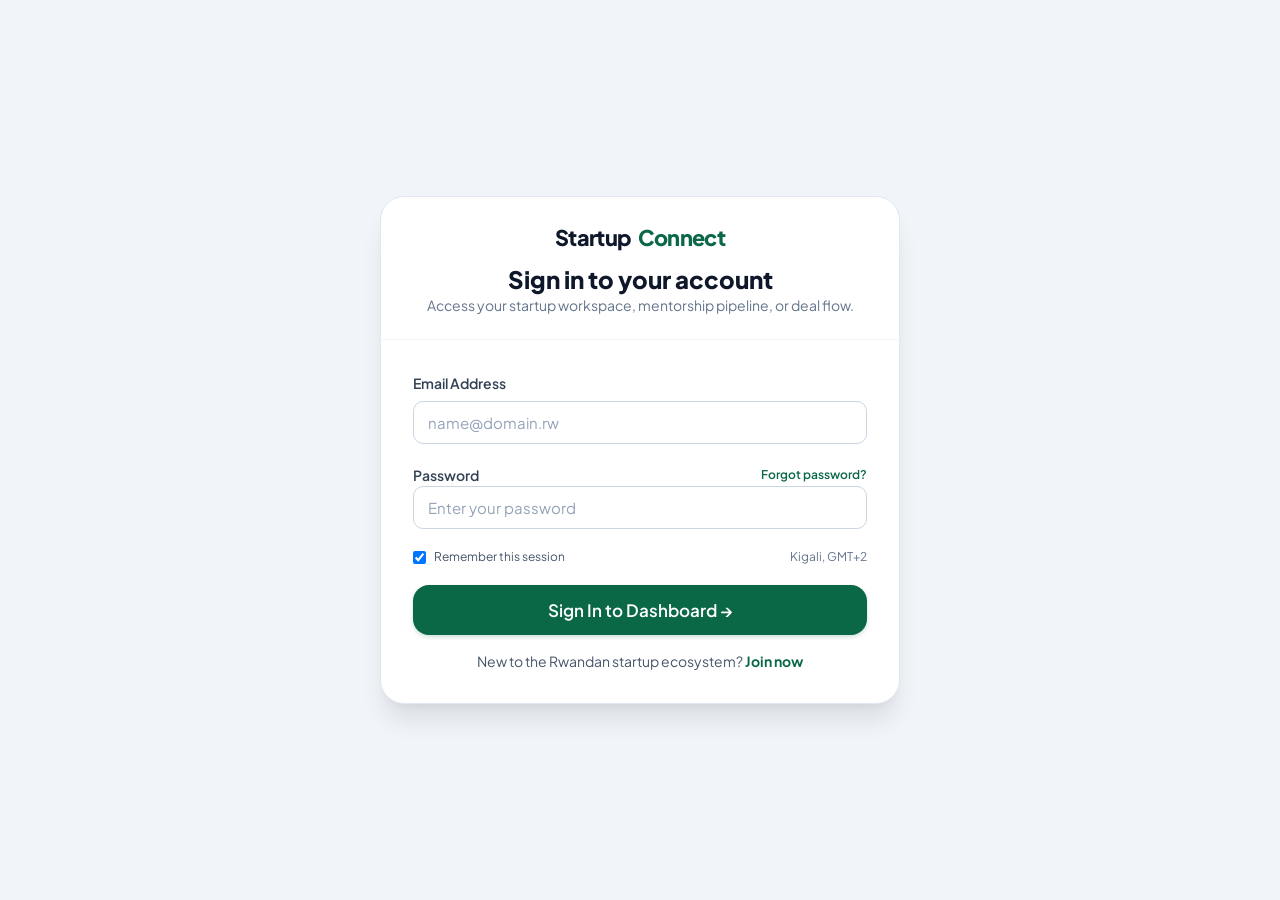
==== commit 54ae92b7: "Remove comment for Direct Messaging Modal Removed comment for Direct Messaging Modal." ====
--- a/connections.html
+++ b/connections.html
@@ -195,7 +195,7 @@
     </div>
   </div>
 
-  <!-- Direct Messaging Modal (SRS Use Case: Exchange direct messages) -->
+  
   <div class="modal-backdrop" id="direct-message-modal">
     <div class="modal-box" style="max-width: 540px;">
       <div class="modal-header">
--- a/static/css/style.css
+++ b/static/css/style.css
@@ -747,4 +747,970 @@
   color: var(--secondary);
 }
 .role-showcase-card.mentor:hover .role-showcase-btn {
-  background-color: var(--secondary);+  background-color: var(--secondary);
+  color: var(--white);
+  border-color: var(--secondary);
+  box-shadow: 0 4px 14px rgba(2, 132, 199, 0.35);
+  transform: translateY(-2px);
+}
+
+/* 3. Investor Hover Highlight */
+.role-showcase-card.investor:hover {
+  border-color: var(--accent-gold);
+  background: linear-gradient(180deg, rgba(245, 158, 11, 0.05) 0%, #ffffff 50%);
+  box-shadow: 0 20px 35px -8px rgba(245, 158, 11, 0.25), 0 0 0 2px var(--accent-gold);
+}
+.role-showcase-card.investor:hover .role-showcase-icon {
+  background-color: var(--slate-900);
+  color: var(--accent-gold);
+  border-color: var(--slate-900);
+  transform: scale(1.1) rotate(-4deg);
+  box-shadow: 0 8px 16px rgba(15, 23, 42, 0.25);
+}
+.role-showcase-card.investor:hover .role-showcase-title {
+  color: var(--slate-900);
+}
+.role-showcase-card.investor:hover .role-showcase-btn {
+  background-color: var(--slate-900);
+  color: var(--white);
+  border-color: var(--slate-900);
+  box-shadow: 0 4px 14px rgba(15, 23, 42, 0.35);
+  transform: translateY(-2px);
+}
+
+/* ==========================================================================
+   Public Header & Navigation
+   ========================================================================== */
+.public-header {
+  background: rgba(255, 255, 255, 0.95);
+  backdrop-filter: blur(12px);
+  border-bottom: 1px solid var(--slate-200);
+  position: sticky;
+  top: 0;
+  z-index: 50;
+  transition: all var(--transition-normal);
+}
+
+.navbar {
+  height: 4.5rem;
+  display: flex;
+  align-items: center;
+  justify-content: space-between;
+}
+
+.brand-logo {
+  display: inline-flex;
+  align-items: center;
+  gap: 0.5rem;
+  font-size: 1.35rem;
+  font-weight: 800;
+  color: var(--slate-900);
+  letter-spacing: -0.03em;
+  text-decoration: none;
+  transition: transform var(--transition-fast), opacity var(--transition-fast);
+}
+
+.brand-logo:hover {
+  opacity: 0.9;
+  transform: translateY(-1px);
+}
+
+.brand-emblem {
+  display: none !important;
+}
+
+.brand-text {
+  display: inline-flex;
+  align-items: center;
+  gap: 0.4rem;
+}
+
+.brand-text span {
+  color: var(--primary);
+}
+
+.brand-tag {
+  display: none !important;
+}
+
+.nav-links {
+  display: flex;
+  align-items: center;
+  gap: 1.75rem;
+  list-style: none;
+}
+
+.nav-link {
+  font-weight: 600;
+  font-size: 0.9375rem;
+  color: var(--slate-600);
+  transition: color var(--transition-fast);
+}
+
+.nav-link:hover, .nav-link.active {
+  color: var(--primary);
+}
+
+.nav-actions {
+  display: flex;
+  align-items: center;
+  gap: 0.875rem;
+}
+
+/* ==========================================================================
+   Hero Section - Clean Centered Layout
+   ========================================================================== */
+.hero-section {
+  position: relative;
+  padding: 6.5rem 0 6rem;
+  background: radial-gradient(circle at 10% 20%, rgba(10, 104, 71, 0.04) 0%, transparent 40%),
+              radial-gradient(circle at 90% 80%, rgba(2, 132, 199, 0.04) 0%, transparent 40%),
+              var(--white);
+  border-bottom: 1px solid var(--slate-200);
+  overflow: hidden;
+  display: flex;
+  align-items: center;
+  justify-content: center;
+  min-height: calc(75vh - 72px);
+}
+
+.hero-kicker {
+  display: inline-block;
+  font-size: 0.875rem;
+  font-weight: 700;
+  letter-spacing: 0.08em;
+  text-transform: uppercase;
+  color: var(--primary);
+  margin-bottom: 1.25rem;
+  background: transparent !important;
+  border: none !important;
+  padding: 0 !important;
+}
+
+.hero-pill {
+  display: none !important;
+}
+
+.hero-title {
+  font-size: 3.5rem;
+  font-weight: 800;
+  line-height: 1.15;
+  color: var(--slate-900);
+  letter-spacing: -0.03em;
+  margin-bottom: 1.25rem;
+}
+
+.hero-title .gradient-text {
+  background: linear-gradient(135deg, var(--primary) 0%, #009b77 50%, var(--secondary) 100%);
+  -webkit-background-clip: text;
+  -webkit-text-fill-color: transparent;
+}
+
+.hero-subtitle {
+  font-size: 1.15rem;
+  color: var(--slate-600);
+  max-width: 680px;
+  line-height: 1.65;
+  margin-bottom: 2.25rem;
+  margin-left: auto;
+  margin-right: auto;
+}
+
+.hero-stats-strip {
+  display: none !important;
+}
+
+@media (max-width: 768px) {
+  .hero-section { padding: 4.5rem 0 4rem; min-height: auto; }
+  .hero-title { font-size: 2.25rem; }
+  .hero-subtitle { font-size: 1rem; }
+}
+
+/* ==========================================================================
+   Dashboard Layout (Sidebar + Header + Content)
+   ========================================================================== */
+.dashboard-layout {
+  display: flex;
+  min-height: 100vh;
+  background-color: var(--slate-50);
+}
+
+/* Sidebar */
+.app-sidebar {
+  width: 270px;
+  background-color: var(--white);
+  border-right: 1px solid var(--slate-200);
+  display: flex;
+  flex-direction: column;
+  position: fixed;
+  top: 0;
+  bottom: 0;
+  left: 0;
+  z-index: 40;
+  transition: transform var(--transition-normal);
+}
+
+.sidebar-header {
+  height: 4.5rem;
+  padding: 0 1.5rem;
+  display: flex;
+  align-items: center;
+  justify-content: space-between;
+  border-bottom: 1px solid var(--slate-100);
+}
+
+.sidebar-user-card {
+  padding: 1.25rem 1.5rem;
+  display: flex;
+  align-items: center;
+  gap: 0.875rem;
+  border-bottom: 1px solid var(--slate-100);
+  background-color: var(--slate-50);
+}
+
+.user-avatar {
+  width: 2.75rem;
+  height: 2.75rem;
+  border-radius: var(--radius-full);
+  background: var(--primary);
+  color: var(--white);
+  display: flex;
+  align-items: center;
+  justify-content: center;
+  font-weight: 700;
+  font-size: 1rem;
+  flex-shrink: 0;
+}
+
+.user-avatar.investor { background: #0f172a; }
+.user-avatar.mentor { background: var(--secondary); }
+
+.user-meta {
+  overflow: hidden;
+}
+
+.user-name {
+  font-size: 0.9375rem;
+  font-weight: 700;
+  color: var(--slate-900);
+  white-space: nowrap;
+  text-overflow: ellipsis;
+  overflow: hidden;
+}
+
+.user-role-badge {
+  display: inline-block;
+  font-size: 0.725rem;
+  font-weight: 600;
+  color: var(--primary);
+  text-transform: uppercase;
+  letter-spacing: 0.05em;
+}
+
+.sidebar-nav {
+  padding: 1.25rem 0.875rem;
+  flex: 1;
+  overflow-y: auto;
+  display: flex;
+  flex-direction: column;
+  gap: 0.25rem;
+}
+
+.nav-section-title {
+  font-size: 0.6875rem;
+  font-weight: 700;
+  color: var(--slate-400);
+  text-transform: uppercase;
+  letter-spacing: 0.08em;
+  padding: 0.5rem 0.75rem;
+  margin-top: 0.75rem;
+}
+
+.sidebar-item {
+  display: flex;
+  align-items: center;
+  gap: 0.75rem;
+  padding: 0.625rem 0.75rem;
+  color: var(--slate-600);
+  font-size: 0.9rem;
+  font-weight: 600;
+  border-radius: var(--radius-md);
+  transition: all var(--transition-fast);
+  position: relative;
+}
+
+.sidebar-item:hover {
+  background-color: var(--slate-100);
+  color: var(--slate-900);
+}
+
+.sidebar-item.active {
+  background-color: var(--primary-light);
+  color: var(--primary);
+}
+
+.sidebar-item .item-badge {
+  margin-left: auto;
+  background: var(--primary);
+  color: var(--white);
+  font-size: 0.7rem;
+  font-weight: 700;
+  padding: 0.15rem 0.5rem;
+  border-radius: var(--radius-full);
+}
+
+.sidebar-footer {
+  padding: 1rem 1.25rem;
+  border-top: 1px solid var(--slate-100);
+}
+
+/* Dashboard Main Content Area */
+.app-main {
+  flex: 1;
+  margin-left: 270px;
+  display: flex;
+  flex-direction: column;
+  min-width: 0;
+}
+
+@media (max-width: 1024px) {
+  .app-sidebar {
+    transform: translateX(-100%);
+  }
+  .app-sidebar.open {
+    transform: translateX(0);
+    box-shadow: var(--shadow-xl);
+  }
+  .app-main {
+    margin-left: 0;
+  }
+}
+
+/* Top App Header */
+.app-header {
+  height: 4.5rem;
+  background: var(--white);
+  border-bottom: 1px solid var(--slate-200);
+  padding: 0 2rem;
+  display: flex;
+  align-items: center;
+  justify-content: space-between;
+  position: sticky;
+  top: 0;
+  z-index: 30;
+}
+
+.header-search {
+  position: relative;
+  width: 320px;
+}
+
+.header-search input {
+  width: 100%;
+  padding: 0.55rem 0.75rem 0.55rem 2.25rem;
+  font-size: 0.875rem;
+  border-radius: var(--radius-full);
+  border: 1px solid var(--slate-200);
+  background-color: var(--slate-50);
+}
+
+.header-search .search-icon {
+  position: absolute;
+  left: 0.75rem;
+  top: 50%;
+  transform: translateY(-50%);
+  color: var(--slate-400);
+  pointer-events: none;
+}
+
+.header-actions {
+  display: flex;
+  align-items: center;
+  gap: 1rem;
+}
+
+.app-content {
+  padding: 2.25rem 3rem 4rem;
+  flex: 1;
+  max-width: 1480px;
+  width: 100%;
+}
+
+@media (max-width: 768px) {
+  .app-content { padding: 1.5rem 1rem 3rem; }
+}
+
+@media (max-width: 640px) {
+  .app-header { padding: 0 1rem; }
+  .app-content { padding: 1rem; }
+  .header-search { display: none; }
+}
+
+/* ==========================================================================
+   Directory & Filter Components
+   ========================================================================== */
+.filter-bar {
+  background: var(--white);
+  border: 1px solid var(--slate-200);
+  border-radius: var(--radius-lg);
+  padding: 1.25rem;
+  margin-bottom: 2rem;
+  box-shadow: var(--shadow-sm);
+}
+
+.filter-pills {
+  display: flex;
+  align-items: center;
+  gap: 0.5rem;
+  flex-wrap: wrap;
+  margin-top: 1rem;
+  padding-top: 1rem;
+  border-top: 1px solid var(--slate-100);
+}
+
+.filter-pill {
+  padding: 0.35rem 0.875rem;
+  border-radius: var(--radius-full);
+  font-size: 0.8125rem;
+  font-weight: 600;
+  background-color: transparent;
+  color: var(--slate-600);
+  border: 1px solid var(--slate-300);
+  cursor: pointer;
+  transition: all var(--transition-fast);
+}
+
+.filter-pill:hover {
+  background-color: transparent;
+  border-color: var(--primary);
+  color: var(--primary);
+}
+
+.filter-pill.active {
+  background-color: var(--primary);
+  color: var(--white);
+  border-color: var(--primary);
+}
+
+/* Profile / Startup Card */
+.profile-card {
+  background: var(--white);
+  border: 1px solid var(--slate-200);
+  border-radius: var(--radius-lg);
+  padding: 1.5rem;
+  box-shadow: var(--shadow-sm);
+  display: flex;
+  flex-direction: column;
+  height: 100%;
+  transition: transform var(--transition-normal), box-shadow var(--transition-normal);
+  position: relative;
+}
+
+.profile-card:hover {
+  transform: translateY(-4px);
+  box-shadow: var(--shadow-lg);
+  border-color: var(--slate-300);
+}
+
+.profile-header {
+  display: flex;
+  align-items: flex-start;
+  gap: 1.25rem;
+  margin-bottom: 1.25rem;
+}
+
+.startup-avatar,
+.profile-logo {
+  display: none !important;
+}
+
+.profile-title-area {
+  flex: 1;
+  min-width: 0;
+}
+
+.profile-name {
+  font-size: 1.125rem;
+  font-weight: 700;
+  color: var(--slate-900);
+  line-height: 1.3;
+}
+
+.profile-subtitle {
+  font-size: 0.8125rem;
+  color: var(--slate-500);
+  margin-top: 0.15rem;
+}
+
+.profile-bio {
+  font-size: 0.875rem;
+  color: var(--slate-600);
+  margin-bottom: 1.25rem;
+  display: -webkit-box;
+  -webkit-line-clamp: 3;
+  -webkit-box-orient: vertical;
+  overflow: hidden;
+  flex: 1;
+}
+
+.profile-meta-grid {
+  display: grid;
+  grid-template-columns: repeat(2, 1fr);
+  gap: 0.5rem 1rem;
+  padding: 0.75rem 0;
+  margin-bottom: 1rem;
+  border-top: 1px solid var(--slate-100);
+  border-bottom: 1px solid var(--slate-100);
+  font-size: 0.8125rem;
+}
+
+.meta-item {
+  display: flex;
+  flex-direction: column;
+}
+
+.meta-label {
+  font-size: 0.7rem;
+  color: var(--slate-400);
+  text-transform: uppercase;
+  font-weight: 600;
+}
+
+.meta-val {
+  font-weight: 700;
+  color: var(--slate-800);
+}
+
+/* ==========================================================================
+   Connection & Request Workflow UI
+   ========================================================================== */
+.connection-table {
+  width: 100%;
+  border-collapse: separate;
+  border-spacing: 0;
+}
+
+.connection-table th {
+  background-color: var(--slate-50);
+  color: var(--slate-600);
+  font-size: 0.78rem;
+  font-weight: 700;
+  text-transform: uppercase;
+  letter-spacing: 0.06em;
+  padding: 1.1rem 1.5rem;
+  text-align: left;
+  border-bottom: 1px solid var(--slate-200);
+}
+
+.connection-table td {
+  padding: 1.25rem 1.5rem;
+  border-bottom: 1px solid var(--slate-100);
+  font-size: 0.9rem;
+  vertical-align: middle;
+  line-height: 1.55;
+}
+
+.connection-table tr:hover td {
+  background-color: var(--slate-50);
+}
+
+.pitch-callout-box {
+  background: #f8fafc;
+  border: 1px solid var(--slate-200);
+  border-left: 4px solid var(--primary);
+  border-radius: var(--radius-md);
+  padding: 1.25rem 1.5rem;
+  margin-bottom: 1.5rem;
+}
+
+.pitch-callout-text {
+  font-size: 0.95rem;
+  line-height: 1.75;
+  color: var(--slate-700);
+  margin: 0;
+}
+
+.milestone-chip {
+  display: inline-flex;
+  align-items: center;
+  gap: 0.35rem;
+  padding: 0;
+  background-color: transparent !important;
+  background: transparent !important;
+  border: none !important;
+  border-radius: 0;
+  font-size: 0.8125rem;
+  font-weight: 600;
+  color: var(--slate-700);
+  box-shadow: none !important;
+}
+
+.milestone-chip.verified {
+  border: none !important;
+  background-color: transparent !important;
+  background: transparent !important;
+  color: var(--primary);
+}
+
+/* Tab Navigation */
+.nav-tabs {
+  display: flex;
+  align-items: center;
+  gap: 1.5rem;
+  border-bottom: 1px solid var(--slate-200);
+  margin-bottom: 1.5rem;
+}
+
+.tab-btn {
+  background: none;
+  border: none;
+  padding: 0.75rem 0.25rem;
+  font-size: 0.9375rem;
+  font-weight: 600;
+  color: var(--slate-500);
+  cursor: pointer;
+  position: relative;
+  transition: color var(--transition-fast);
+}
+
+.tab-btn:hover {
+  color: var(--slate-800);
+}
+
+.tab-btn.active {
+  color: var(--primary);
+}
+
+.tab-btn.active::after {
+  content: '';
+  position: absolute;
+  bottom: -1px;
+  left: 0;
+  right: 0;
+  height: 2px;
+  background-color: var(--primary);
+  border-radius: var(--radius-full);
+}
+
+/* ==========================================================================
+   Modals & Toast Notifications
+   ========================================================================== */
+.modal-backdrop {
+  position: fixed;
+  inset: 0;
+  background-color: rgba(15, 23, 42, 0.6);
+  backdrop-filter: blur(4px);
+  display: flex;
+  align-items: center;
+  justify-content: center;
+  z-index: 100;
+  padding: 1.5rem;
+  opacity: 0;
+  visibility: hidden;
+  transition: opacity var(--transition-normal), visibility var(--transition-normal);
+}
+
+.modal-backdrop.active {
+  opacity: 1;
+  visibility: visible;
+}
+
+.modal-box {
+  background: var(--white);
+  border-radius: var(--radius-xl);
+  width: 100%;
+  max-width: 600px;
+  box-shadow: var(--shadow-xl);
+  overflow: hidden;
+  transform: scale(0.95) translateY(10px);
+  transition: transform var(--transition-bounce);
+  max-height: 90vh;
+  display: flex;
+  flex-direction: column;
+}
+
+.modal-backdrop.active .modal-box {
+  transform: scale(1) translateY(0);
+}
+
+.modal-header {
+  padding: 1.5rem 1.75rem;
+  border-bottom: 1px solid var(--slate-100);
+  display: flex;
+  align-items: center;
+  justify-content: space-between;
+}
+
+.modal-body {
+  padding: 1.75rem;
+  overflow-y: auto;
+}
+
+.modal-footer {
+  padding: 1.25rem 1.75rem;
+  background-color: var(--slate-50);
+  border-top: 1px solid var(--slate-100);
+  display: flex;
+  align-items: center;
+  justify-content: flex-end;
+  gap: 0.75rem;
+}
+
+/* Toast Notification Stack */
+.toast-container {
+  position: fixed;
+  bottom: 1.5rem;
+  right: 1.5rem;
+  z-index: 110;
+  display: flex;
+  flex-direction: column;
+  gap: 0.75rem;
+  pointer-events: none;
+}
+
+.toast {
+  background: var(--slate-900);
+  color: var(--white);
+  padding: 0.875rem 1.25rem;
+  border-radius: var(--radius-md);
+  font-size: 0.875rem;
+  font-weight: 500;
+  box-shadow: var(--shadow-lg);
+  display: flex;
+  align-items: center;
+  gap: 0.75rem;
+  pointer-events: auto;
+  animation: slideInUp 0.3s ease forwards;
+  max-width: 380px;
+}
+
+.toast.toast-success { border-left: 4px solid var(--success); }
+.toast.toast-warning { border-left: 4px solid var(--warning); }
+.toast.toast-danger { border-left: 4px solid var(--danger); }
+.toast.toast-info { border-left: 4px solid var(--info); }
+
+@keyframes slideInUp {
+  from {
+    opacity: 0;
+    transform: translateY(20px);
+  }
+  to {
+    opacity: 1;
+    transform: translateY(0);
+  }
+}
+
+/* ==========================================================================
+   Public Footer
+   ========================================================================== */
+.public-footer {
+  background-color: var(--slate-900);
+  color: var(--slate-300);
+  padding: 4.5rem 0 2rem;
+  margin-top: auto;
+}
+
+.footer-top {
+  display: grid;
+  grid-template-columns: 2fr 1fr 1fr 1.5fr;
+  gap: 3rem;
+  margin-bottom: 3.5rem;
+}
+
+@media (max-width: 768px) {
+  .footer-top { grid-template-columns: 1fr; gap: 2rem; }
+}
+
+.footer-brand p {
+  color: var(--slate-400);
+  font-size: 0.9375rem;
+  margin-top: 1rem;
+  max-width: 340px;
+}
+
+.footer-title {
+  color: var(--white);
+  font-size: 1rem;
+  font-weight: 700;
+  margin-bottom: 1.25rem;
+}
+
+.footer-links {
+  list-style: none;
+  display: flex;
+  flex-direction: column;
+  gap: 0.75rem;
+}
+
+.footer-link {
+  color: var(--slate-400);
+  font-size: 0.875rem;
+  transition: color var(--transition-fast);
+}
+
+.footer-link:hover {
+  color: var(--white);
+}
+
+.footer-bottom {
+  padding-top: 2rem;
+  border-top: 1px solid var(--slate-800);
+  display: flex;
+  align-items: center;
+  justify-content: space-between;
+  font-size: 0.8125rem;
+  color: var(--slate-500);
+  flex-wrap: wrap;
+  gap: 1rem;
+}
+
+/* Rwanda Flag Accent Stripe */
+.rwanda-flag-stripe {
+  height: 4px;
+  width: 100%;
+  background: linear-gradient(to right, #00A3E0 50%, #FAD201 50% 75%, #20603D 75% 100%);
+}
+
+/* ==========================================================================
+   SRS Additions: Tooltips, Star Ratings, Timeslots & Chat
+   ========================================================================== */
+
+/* In-App Tooltips (Section 2.6) */
+[data-tooltip] {
+  position: relative;
+  cursor: help;
+}
+
+[data-tooltip]::after {
+  content: attr(data-tooltip);
+  position: absolute;
+  bottom: 125%;
+  left: 50%;
+  transform: translateX(-50%) translateY(4px);
+  background: var(--slate-900);
+  color: var(--white);
+  padding: 0.35rem 0.65rem;
+  font-size: 0.72rem;
+  font-weight: 500;
+  border-radius: var(--radius-sm);
+  white-space: nowrap;
+  pointer-events: none;
+  opacity: 0;
+  visibility: hidden;
+  transition: opacity 0.2s ease, transform 0.2s ease, visibility 0.2s ease;
+  z-index: 100;
+  box-shadow: var(--shadow-md);
+}
+
+[data-tooltip]:hover::after {
+  opacity: 1;
+  visibility: visible;
+  transform: translateX(-50%) translateY(0);
+}
+
+/* Interactive Star Rating (SRS Activity Diagram Page 11 - Feedback & Rating) */
+.star-rating {
+  display: inline-flex;
+  gap: 0.25rem;
+  font-size: 1.5rem;
+  cursor: pointer;
+}
+
+.star-rating .star {
+  color: var(--slate-300);
+  transition: color 0.15s ease, transform 0.15s ease;
+}
+
+.star-rating .star.hovered,
+.star-rating .star.selected {
+  color: var(--accent-gold);
+}
+
+.star-rating .star:hover {
+  transform: scale(1.2);
+}
+
+/* Timeslot Pills (SRS Mentorship Scheduling Flow) */
+.timeslot-pill {
+  display: flex;
+  align-items: center;
+  justify-content: space-between;
+  padding: 0.625rem 0.875rem;
+  border: 1.5px solid var(--slate-200);
+  border-radius: var(--radius-md);
+  background: var(--white);
+  font-size: 0.8125rem;
+  font-weight: 600;
+  color: var(--slate-700);
+  cursor: pointer;
+  transition: all var(--transition-fast);
+}
+
+.timeslot-pill:hover {
+  border-color: var(--primary);
+  background: var(--primary-light);
+  color: var(--primary);
+}
+
+.timeslot-pill.selected {
+  border-color: var(--primary);
+  background: var(--primary);
+  color: var(--white);
+  box-shadow: 0 4px 10px rgba(10, 104, 71, 0.25);
+}
+
+/* Region Badge */
+.badge-region {
+  background-color: transparent !important;
+  background: transparent !important;
+  color: #166534;
+  border: none !important;
+  font-size: 0.75rem;
+  font-weight: 600;
+  padding: 0 !important;
+  border-radius: 0;
+}
+
+/* Direct Chat Box (SRS Page 9: Direct Messages) */
+.chat-container {
+  display: flex;
+  flex-direction: column;
+  height: 280px;
+  overflow-y: auto;
+  gap: 0.5rem;
+  padding: 0.75rem;
+  background: var(--slate-50);
+  border-radius: var(--radius-md);
+  border: 1px solid var(--slate-200);
+}
+
+.chat-bubble {
+  max-width: 80%;
+  padding: 0.5rem 0.75rem;
+  border-radius: var(--radius-md);
+  font-size: 0.8125rem;
+  line-height: 1.4;
+}
+
+.chat-bubble.sent {
+  align-self: flex-end;
+  background: var(--primary);
+  color: var(--white);
+  border-bottom-right-radius: 2px;
+}
+
+.chat-bubble.received {
+  align-self: flex-start;
+  background: var(--white);
+  color: var(--slate-800);
+  border: 1px solid var(--slate-200);
+  border-bottom-left-radius: 2px;
+}
+
+.chat-bubble .meta {
+  font-size: 0.65rem;
+  opacity: 0.8;
+  margin-top: 2px;
+  text-align: right;
+}
+
